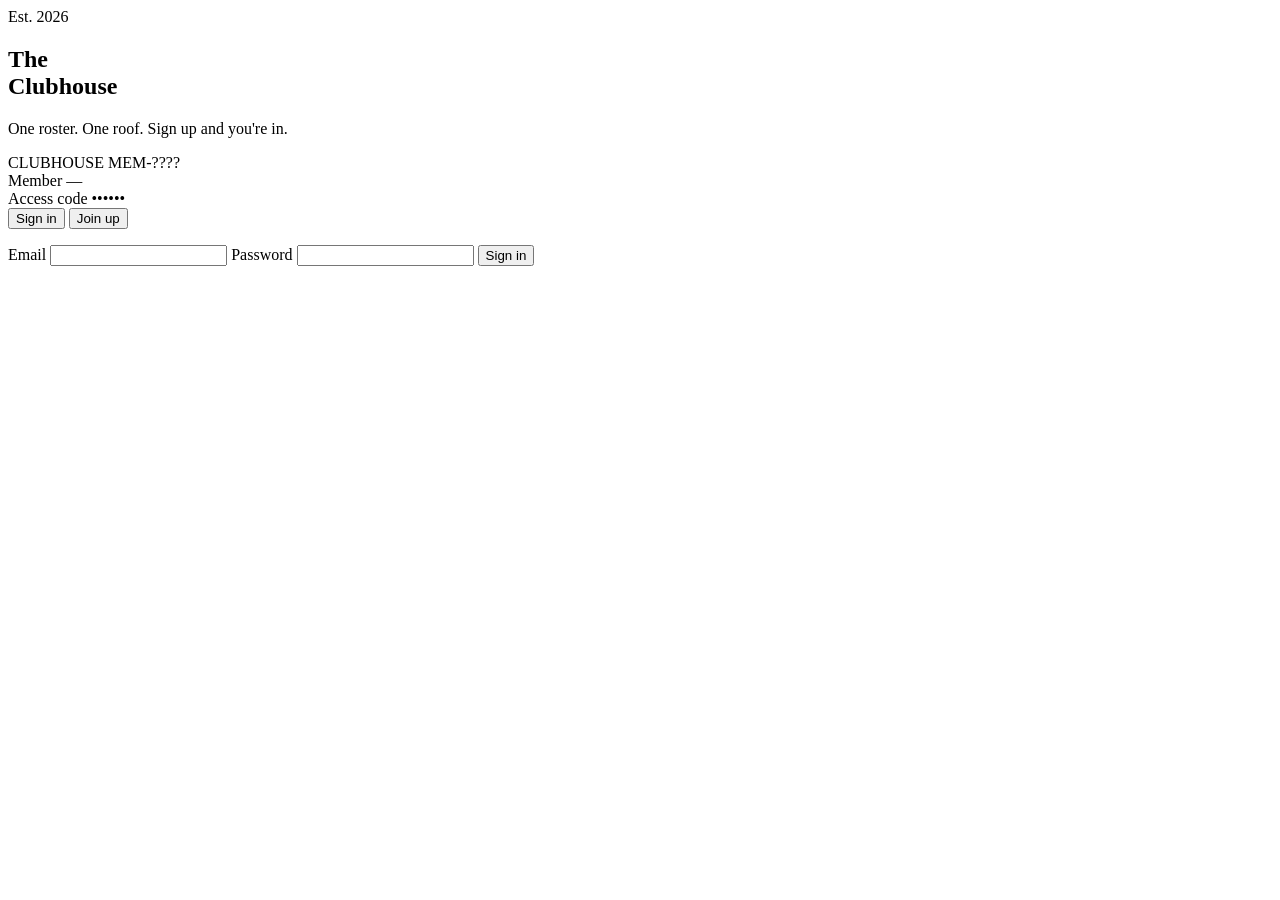
==== index.html @ b53011ef "Create index.html" ====
<!DOCTYPE html>
<html lang="en">
<head>
<meta charset="UTF-8" />
<meta name="viewport" content="width=device-width, initial-scale=1.0" />
<title>The Clubhouse — Join or Sign In</title>
<link rel="preconnect" href="https://fonts.googleapis.com">
<link href="https://fonts.googleapis.com/css2?family=Fraunces:ital,opsz,wght@0,9..144,500;0,9..144,600;1,9..144,500&family=Work+Sans:wght@400;500;600&family=IBM+Plex+Mono:wght@500;600&display=swap" rel="stylesheet">
<link rel="stylesheet" href="style.css" />
</head>
<body>

<div class="stage">

  <!-- LEFT: brand panel -->
  <section class="brand-panel">
    <div class="brand-mark">
      <span class="brand-eyebrow">Est. 2026</span>
      <h1 class="brand-name">The<br>Clubhouse</h1>
      <p class="brand-tagline">One roster. One roof. Sign up and you're in.</p>
    </div>

    <!-- Signature element: live membership card that fills in as you type -->
    <div class="card-wrap" aria-hidden="true">
      <div class="member-card" id="memberCard">
        <div class="member-card-top">
          <span class="member-card-club">CLUBHOUSE</span>
          <span class="member-card-id" id="cardId">MEM-????</span>
        </div>
        <div class="member-card-body">
          <span class="member-card-label">Member</span>
          <span class="member-card-name" id="cardName">—</span>
        </div>
        <div class="member-card-bottom">
          <span class="member-card-label">Access code</span>
          <span class="member-card-dots" id="cardDots">••••••</span>
        </div>
        <div class="member-card-shine"></div>
      </div>
    </div>
  </section>

  <!-- RIGHT: auth form -->
  <section class="form-panel">
    <div class="form-card">

      <div class="tabs" role="tablist">
        <button class="tab" id="tabLogin" role="tab" aria-selected="true">Sign in</button>
        <button class="tab" id="tabRegister" role="tab" aria-selected="false">Join up</button>
      </div>

      <p class="form-status" id="formStatus" role="status"></p>

      <!-- LOGIN FORM -->
      <form id="loginForm" class="auth-form" novalidate>
        <label class="field">
          <span>Email</span>
          <input type="email" id="loginEmail" autocomplete="email" required />
        </label>
        <label class="field">
          <span>Password</span>
          <input type="password" id="loginPassword" autocomplete="current-password" required />
        </label>
        <button type="submit" class="btn-primary" id="loginSubmit">Sign in</button>
      </form>

      <!-- REGISTER FORM -->
      <form id="registerForm" class="auth-form" novalidate hidden>
        <label class="field">
          <span>Email</span>
          <input type="email" id="registerEmail" autocomplete="email" required />
        </label>
        <label class="field">
          <span>Password</span>
          <input type="password" id="registerPassword" autocomplete="new-password" required minlength="6" />
          <span class="field-hint">At least 6 characters.</span>
        </label>
        <button type="submit" class="btn-primary" id="registerSubmit">Create account</button>
      </form>

    </div>
  </section>

</div>

<script src="script.js"></script>
</body>
</html>
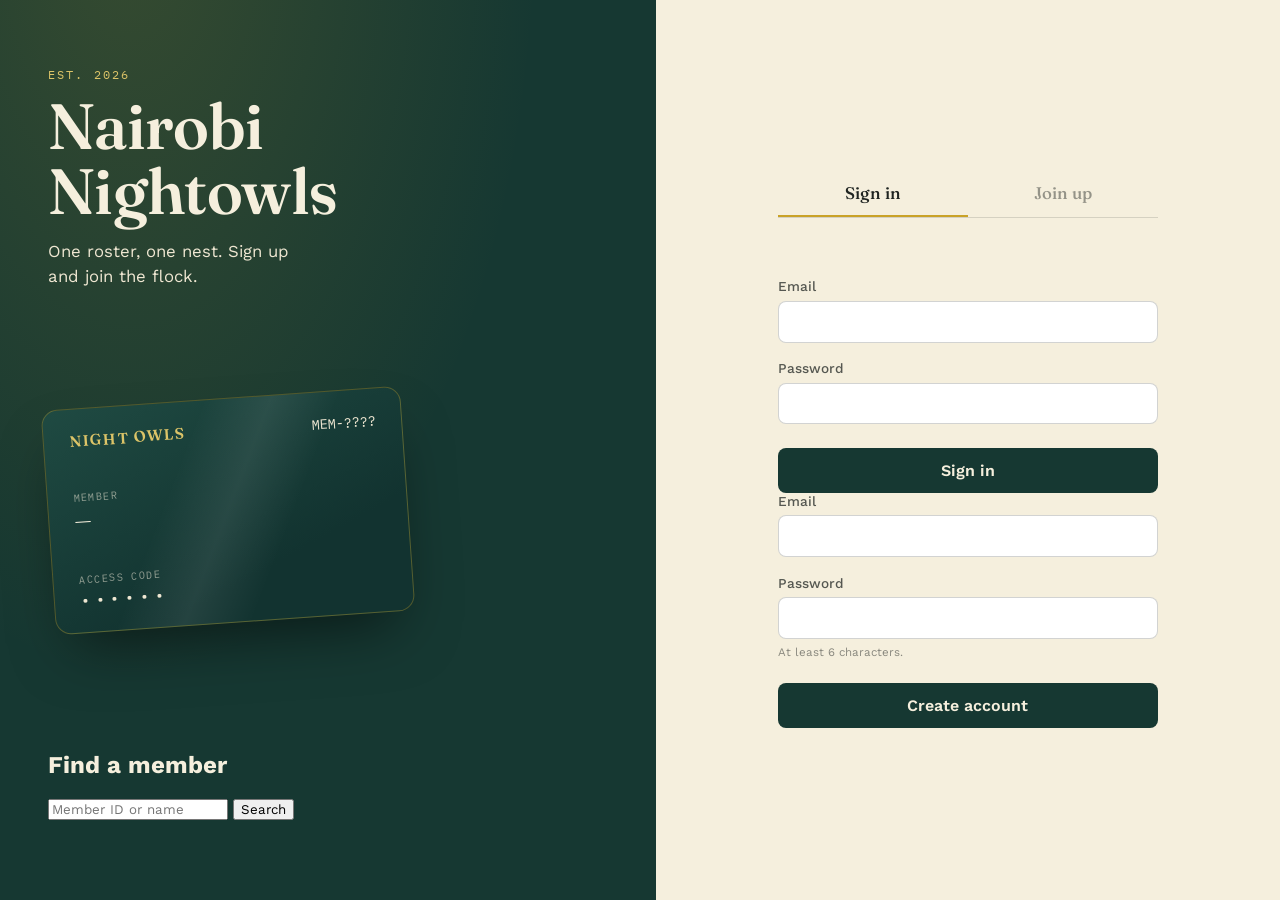
==== commit 17b6c6a8: "Update index.html" ====
--- a/index.html
+++ b/index.html
@@ -3,7 +3,7 @@
 <head>
 <meta charset="UTF-8" />
 <meta name="viewport" content="width=device-width, initial-scale=1.0" />
-<title>The Clubhouse — Join or Sign In</title>
+<title>Nairobi Nightowls — Join or Sign In</title>
 <link rel="preconnect" href="https://fonts.googleapis.com">
 <link href="https://fonts.googleapis.com/css2?family=Fraunces:ital,opsz,wght@0,9..144,500;0,9..144,600;1,9..144,500&family=Work+Sans:wght@400;500;600&family=IBM+Plex+Mono:wght@500;600&display=swap" rel="stylesheet">
 <link rel="stylesheet" href="style.css" />
@@ -16,15 +16,15 @@
   <section class="brand-panel">
     <div class="brand-mark">
       <span class="brand-eyebrow">Est. 2026</span>
-      <h1 class="brand-name">The<br>Clubhouse</h1>
-      <p class="brand-tagline">One roster. One roof. Sign up and you're in.</p>
+      <h1 class="brand-name">Nairobi<br>Nightowls</h1>
+      <p class="brand-tagline">One roster, one nest. Sign up and join the flock.</p>
     </div>
 
     <!-- Signature element: live membership card that fills in as you type -->
     <div class="card-wrap" aria-hidden="true">
       <div class="member-card" id="memberCard">
         <div class="member-card-top">
-          <span class="member-card-club">CLUBHOUSE</span>
+          <span class="member-card-club">NIGHT OWLS</span>
           <span class="member-card-id" id="cardId">MEM-????</span>
         </div>
         <div class="member-card-body">
@@ -37,6 +37,16 @@
         </div>
         <div class="member-card-shine"></div>
       </div>
+    </div>
+
+    <!-- Member lookup: search by member ID or name -->
+    <div class="lookup-wrap">
+      <h2 class="lookup-title">Find a member</h2>
+      <form id="lookupForm" class="lookup-form" novalidate>
+        <input type="text" id="lookupQuery" placeholder="Member ID or name" aria-label="Member ID or name" />
+        <button type="submit" class="btn-lookup">Search</button>
+      </form>
+      <ul class="lookup-results" id="lookupResults"></ul>
     </div>
   </section>
 
--- a/style.css
+++ b/style.css
@@ -0,0 +1,283 @@
+:root {
+  --ink: #1F2421;
+  --teal-deep: #163832;
+  --teal-panel: #1F4A42;
+  --cream: #F5EFDD;
+  --cream-soft: #EFE7D2;
+  --gold: #C9A227;
+  --gold-soft: #DCC468;
+  --coral: #E2634F;
+  --font-display: 'Fraunces', serif;
+  --font-body: 'Work Sans', sans-serif;
+  --font-mono: 'IBM Plex Mono', monospace;
+}
+
+* { box-sizing: border-box; }
+
+html, body {
+  margin: 0;
+  padding: 0;
+  min-height: 100%;
+  font-family: var(--font-body);
+  color: var(--ink);
+  background: var(--teal-deep);
+}
+
+button, input {
+  font-family: inherit;
+}
+
+.stage {
+  min-height: 100vh;
+  display: grid;
+  grid-template-columns: 1.05fr 1fr;
+}
+
+/* ---------- LEFT BRAND PANEL ---------- */
+
+.brand-panel {
+  background:
+    radial-gradient(ellipse at 20% -10%, rgba(201, 162, 39, 0.18), transparent 55%),
+    var(--teal-deep);
+  color: var(--cream);
+  padding: 4rem 3rem;
+  display: flex;
+  flex-direction: column;
+  justify-content: space-between;
+  gap: 3rem;
+  position: relative;
+  overflow: hidden;
+}
+
+.brand-eyebrow {
+  font-family: var(--font-mono);
+  font-size: 0.75rem;
+  letter-spacing: 0.18em;
+  text-transform: uppercase;
+  color: var(--gold-soft);
+}
+
+.brand-name {
+  font-family: var(--font-display);
+  font-weight: 600;
+  font-size: clamp(2.6rem, 5vw, 4rem);
+  line-height: 1.02;
+  margin: 0.6rem 0 1rem;
+  letter-spacing: -0.01em;
+}
+
+.brand-tagline {
+  font-size: 1.05rem;
+  max-width: 26ch;
+  color: var(--cream-soft);
+  line-height: 1.5;
+  margin: 0;
+}
+
+/* ---------- SIGNATURE: THE MEMBERSHIP CARD ---------- */
+
+.card-wrap {
+  perspective: 1200px;
+}
+
+.member-card {
+  width: min(360px, 90%);
+  aspect-ratio: 1.6 / 1;
+  border-radius: 16px;
+  background: linear-gradient(155deg, var(--teal-panel), #123330 70%);
+  border: 1px solid rgba(201, 162, 39, 0.35);
+  box-shadow: 0 30px 60px -20px rgba(0,0,0,0.55);
+  padding: 1.4rem 1.6rem;
+  position: relative;
+  display: flex;
+  flex-direction: column;
+  justify-content: space-between;
+  transform: rotate(-4deg);
+  transition: transform 0.4s ease;
+  overflow: hidden;
+}
+
+.member-card:hover { transform: rotate(-1deg) scale(1.01); }
+
+.member-card-top {
+  display: flex;
+  justify-content: space-between;
+  align-items: baseline;
+}
+
+.member-card-club {
+  font-family: var(--font-display);
+  font-weight: 600;
+  letter-spacing: 0.08em;
+  font-size: 0.95rem;
+  color: var(--gold-soft);
+}
+
+.member-card-id {
+  font-family: var(--font-mono);
+  font-size: 0.85rem;
+  color: var(--cream-soft);
+  transition: color 0.3s ease;
+}
+
+.member-card-id.revealed {
+  color: var(--gold);
+  font-weight: 600;
+}
+
+.member-card-body {
+  display: flex;
+  flex-direction: column;
+  gap: 0.2rem;
+}
+
+.member-card-label {
+  font-family: var(--font-mono);
+  font-size: 0.65rem;
+  letter-spacing: 0.14em;
+  text-transform: uppercase;
+  color: rgba(245, 239, 221, 0.55);
+}
+
+.member-card-name {
+  font-family: var(--font-display);
+  font-size: 1.3rem;
+  color: var(--cream);
+  min-height: 1.6rem;
+}
+
+.member-card-bottom {
+  display: flex;
+  flex-direction: column;
+  gap: 0.2rem;
+}
+
+.member-card-dots {
+  font-family: var(--font-mono);
+  letter-spacing: 0.3em;
+  font-size: 1rem;
+  color: var(--cream-soft);
+}
+
+.member-card-shine {
+  position: absolute;
+  inset: -40% -20%;
+  background: linear-gradient(115deg, transparent 40%, rgba(255,255,255,0.08) 50%, transparent 60%);
+  pointer-events: none;
+}
+
+/* ---------- RIGHT FORM PANEL ---------- */
+
+.form-panel {
+  background: var(--cream);
+  display: flex;
+  align-items: center;
+  justify-content: center;
+  padding: 3rem 2rem;
+}
+
+.form-card {
+  width: 100%;
+  max-width: 380px;
+}
+
+.tabs {
+  display: flex;
+  border-bottom: 1px solid rgba(31, 36, 33, 0.15);
+  margin-bottom: 1.6rem;
+}
+
+.tab {
+  flex: 1;
+  background: none;
+  border: none;
+  font-family: var(--font-display);
+  font-size: 1.05rem;
+  font-weight: 500;
+  color: rgba(31, 36, 33, 0.45);
+  padding: 0.7rem 0.5rem;
+  cursor: pointer;
+  border-bottom: 2px solid transparent;
+  transition: color 0.2s ease, border-color 0.2s ease;
+}
+
+.tab[aria-selected="true"] {
+  color: var(--ink);
+  border-bottom-color: var(--gold);
+}
+
+.tab:focus-visible,
+input:focus-visible,
+button:focus-visible {
+  outline: 2px solid var(--teal-panel);
+  outline-offset: 2px;
+}
+
+.form-status {
+  min-height: 1.4rem;
+  font-size: 0.88rem;
+  margin: 0 0 0.8rem;
+  color: var(--coral);
+}
+
+.form-status.success { color: #2E7D5B; }
+
+.auth-form {
+  display: flex;
+  flex-direction: column;
+  gap: 1.1rem;
+}
+
+.field {
+  display: flex;
+  flex-direction: column;
+  gap: 0.4rem;
+  font-size: 0.85rem;
+  font-weight: 500;
+  color: rgba(31, 36, 33, 0.75);
+}
+
+.field input {
+  font-size: 1rem;
+  padding: 0.65rem 0.8rem;
+  border-radius: 8px;
+  border: 1px solid rgba(31, 36, 33, 0.2);
+  background: #fff;
+  color: var(--ink);
+}
+
+.field-hint {
+  font-size: 0.72rem;
+  font-weight: 400;
+  color: rgba(31, 36, 33, 0.5);
+}
+
+.btn-primary {
+  margin-top: 0.4rem;
+  background: var(--teal-deep);
+  color: var(--cream);
+  border: none;
+  border-radius: 8px;
+  padding: 0.8rem 1rem;
+  font-size: 1rem;
+  font-weight: 600;
+  cursor: pointer;
+  transition: background 0.2s ease, transform 0.1s ease;
+}
+
+.btn-primary:hover { background: var(--teal-panel); }
+.btn-primary:active { transform: scale(0.98); }
+.btn-primary:disabled { opacity: 0.6; cursor: not-allowed; }
+
+/* ---------- RESPONSIVE ---------- */
+
+@media (max-width: 860px) {
+  .stage { grid-template-columns: 1fr; }
+  .brand-panel { padding: 2.5rem 1.5rem; gap: 2rem; }
+  .card-wrap { display: flex; justify-content: center; }
+  .form-panel { padding: 2.5rem 1.5rem; }
+}
+
+@media (prefers-reduced-motion: reduce) {
+  .member-card, .btn-primary, .tab, .member-card-id { transition: none; }
+}
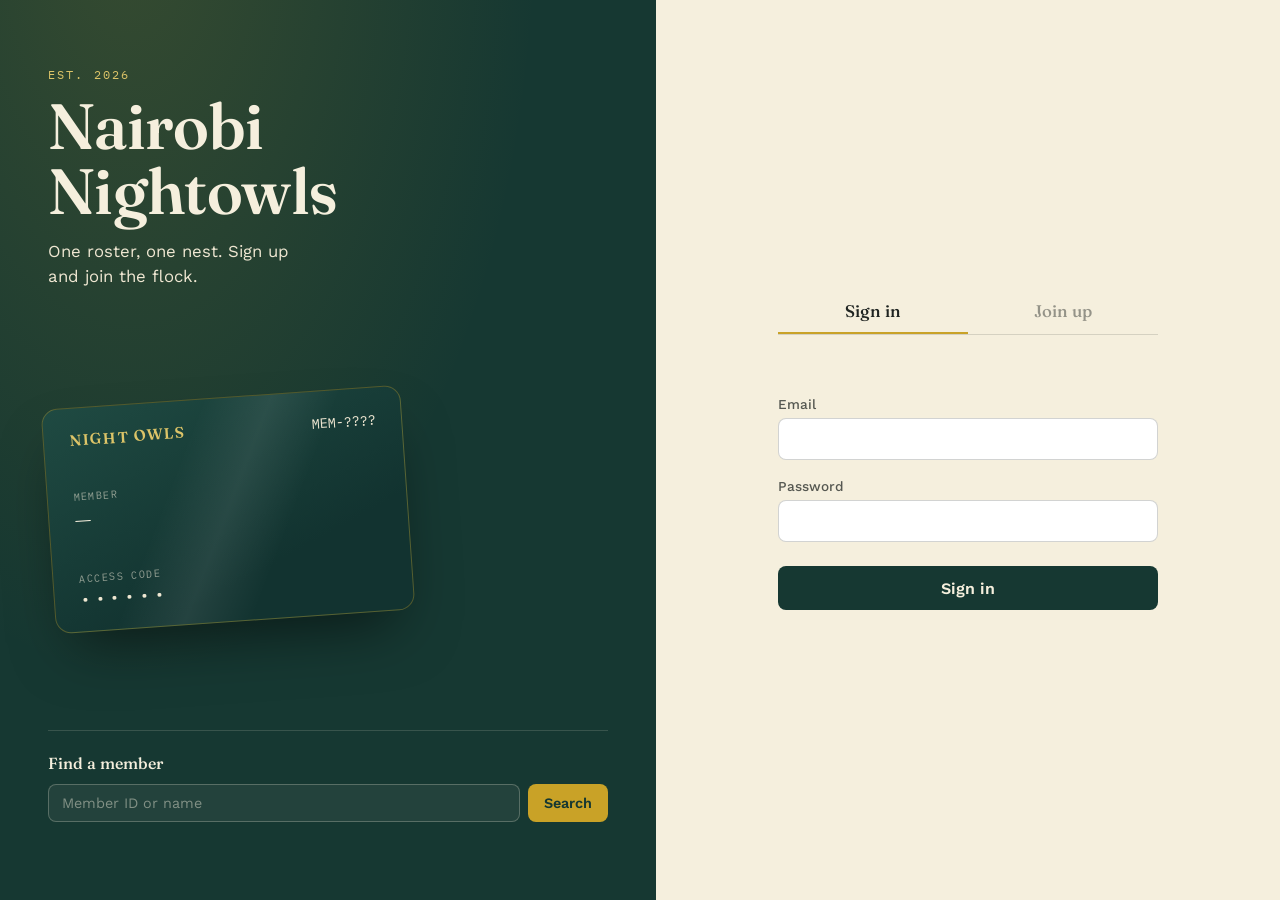
==== commit 35c3b70f: "Update index.html" ====
--- a/index.html
+++ b/index.html
@@ -93,6 +93,7 @@
 
 </div>
 
+<script src="api.js"></script>
 <script src="script.js"></script>
 </body>
 </html>
--- a/style.css
+++ b/style.css
@@ -166,6 +166,90 @@
   pointer-events: none;
 }
 
+/* ---------- MEMBER LOOKUP (homepage search) ---------- */
+
+.lookup-wrap {
+  border-top: 1px solid rgba(245, 239, 221, 0.15);
+  padding-top: 1.4rem;
+}
+
+.lookup-title {
+  font-family: var(--font-display);
+  font-weight: 500;
+  font-size: 1rem;
+  color: var(--cream);
+  margin: 0 0 0.7rem;
+}
+
+.lookup-form {
+  display: flex;
+  gap: 0.5rem;
+}
+
+.lookup-form input {
+  flex: 1;
+  font-size: 0.9rem;
+  padding: 0.6rem 0.8rem;
+  border-radius: 8px;
+  border: 1px solid rgba(245, 239, 221, 0.25);
+  background: rgba(245, 239, 221, 0.06);
+  color: var(--cream);
+}
+
+.lookup-form input::placeholder { color: rgba(245, 239, 221, 0.45); }
+
+.btn-lookup {
+  background: var(--gold);
+  color: var(--teal-deep);
+  border: none;
+  border-radius: 8px;
+  padding: 0.6rem 1rem;
+  font-size: 0.9rem;
+  font-weight: 600;
+  cursor: pointer;
+  transition: background 0.2s ease;
+}
+
+.btn-lookup:hover { background: var(--gold-soft); }
+
+.lookup-results {
+  list-style: none;
+  margin: 0.9rem 0 0;
+  padding: 0;
+  display: flex;
+  flex-direction: column;
+  gap: 0.5rem;
+  max-height: 220px;
+  overflow-y: auto;
+}
+
+.lookup-results li {
+  display: flex;
+  justify-content: space-between;
+  align-items: baseline;
+  gap: 0.8rem;
+  padding: 0.55rem 0.75rem;
+  border-radius: 8px;
+  background: rgba(245, 239, 221, 0.06);
+  font-size: 0.9rem;
+}
+
+.lookup-name { color: var(--cream); }
+
+.lookup-id {
+  font-family: var(--font-mono);
+  font-size: 0.8rem;
+  color: var(--gold-soft);
+  white-space: nowrap;
+}
+
+.lookup-empty {
+  color: rgba(245, 239, 221, 0.55);
+  font-size: 0.85rem;
+  padding: 0.4rem 0.1rem;
+  background: none !important;
+}
+
 /* ---------- RIGHT FORM PANEL ---------- */
 
 .form-panel {
@@ -228,6 +312,10 @@
   gap: 1.1rem;
 }
 
+.auth-form[hidden] {
+  display: none;
+}
+
 .field {
   display: flex;
   flex-direction: column;
